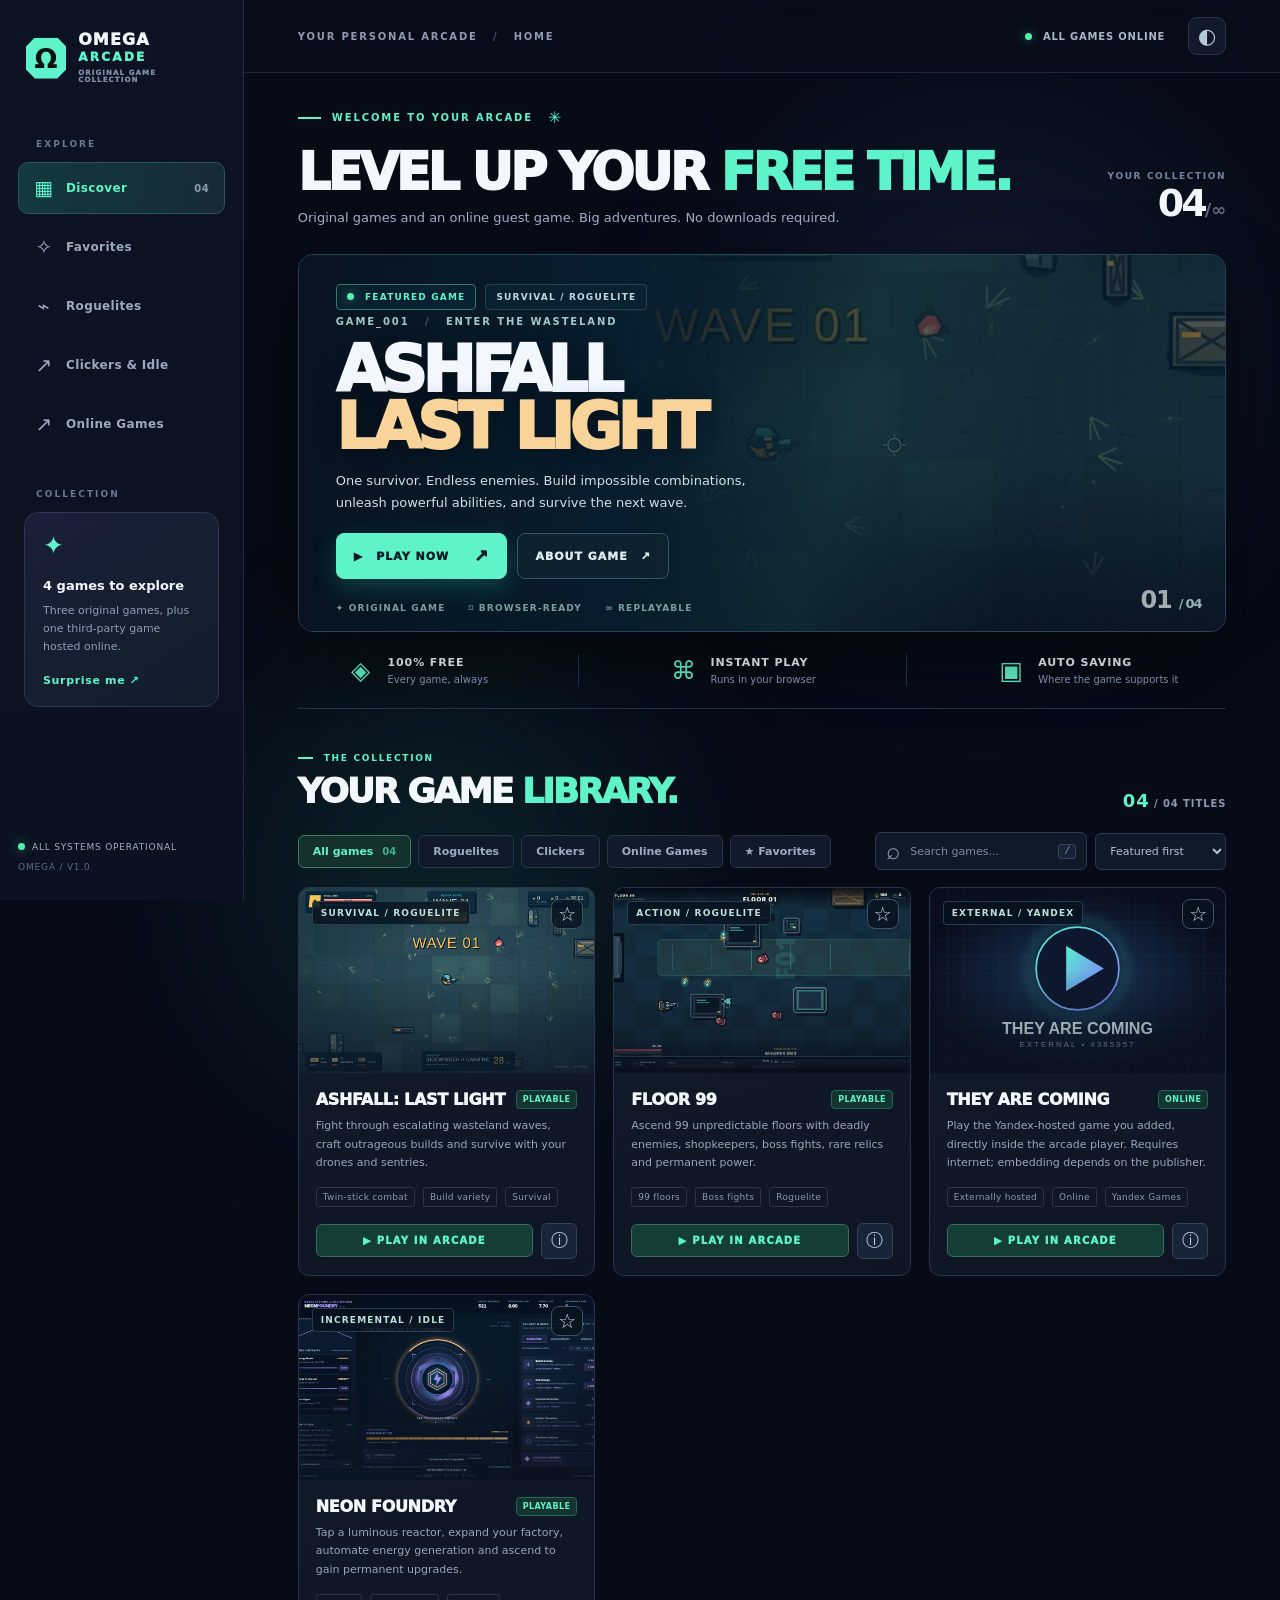
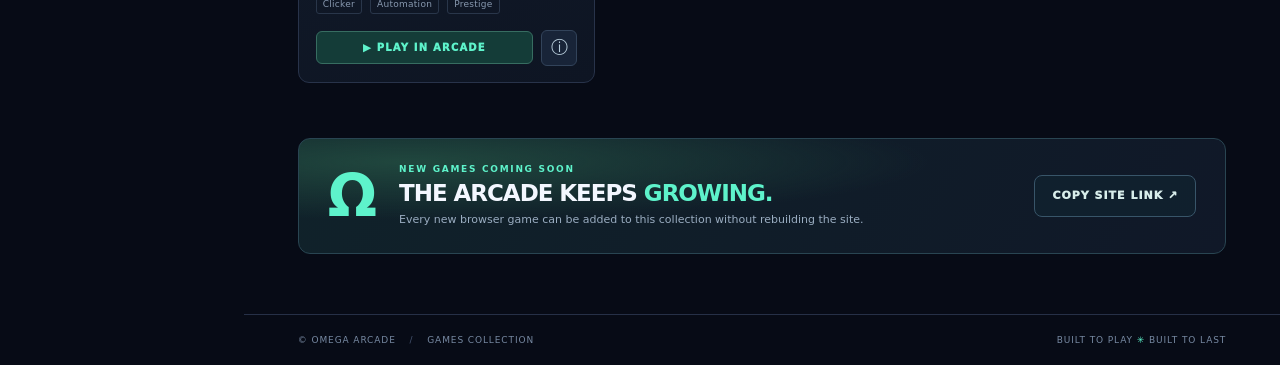
==== index.html @ 2ecd0ab1 "Add files via upload" ====
<!doctype html>
<html lang="en">
<head>
<meta charset="utf-8">
<meta name="viewport" content="width=device-width,initial-scale=1,viewport-fit=cover">
<meta name="theme-color" content="#070b16">
<meta name="description" content="OMEGA ARCADE — a collection of original browser games. Play ASHFALL, FLOOR 99, NEON FOUNDRY and a Yandex-hosted game.">
<meta property="og:title" content="OMEGA ARCADE | Play Original Browser Games">
<meta property="og:description" content="Survive. Ascend. Build. Three original games plus one externally hosted game.">
<title>OMEGA ARCADE — Your Games, One Universe</title>
<link rel="icon" type="image/svg+xml" href="assets/favicon.svg">
<link rel="stylesheet" href="styles.css">
<script src="app.js" defer></script>
</head>
<body>
<a class="skip" href="#library">Skip to game library</a>
<div class="ambient-glow ambient-glow--one" aria-hidden="true"></div><div class="ambient-glow ambient-glow--two" aria-hidden="true"></div>
<div class="app-shell">
<aside class="sidebar" id="sidebar">
  <a href="./" class="brand" aria-label="Omega Arcade homepage"><span class="brand-mark">Ω</span><span class="brand-title">OMEGA<span>ARCADE</span><small>ORIGINAL GAME COLLECTION</small></span></a>
  <div class="sidebar-group-label">EXPLORE</div>
  <nav class="sidebar-nav" aria-label="Main navigation">
    <button class="nav-link active" data-nav="all"><span class="nav-symbol">▦</span><span>Discover</span><span class="nav-counter">04</span></button>
    <button class="nav-link" data-nav="favorites"><span class="nav-symbol">✧</span><span>Favorites</span></button>
    <button class="nav-link" data-nav="roguelite"><span class="nav-symbol">⌁</span><span>Roguelites</span></button>
    <button class="nav-link" data-nav="incremental"><span class="nav-symbol">↗</span><span>Clickers & Idle</span></button>
    <button class="nav-link" data-nav="external"><span class="nav-symbol">↗</span><span>Online Games</span></button>
  </nav>
  <div class="sidebar-group-label sidebar-group-label--second">COLLECTION</div>
  <div class="sidebar-panel"><div class="sidebar-panel-icon">✦</div><strong>4 games to explore</strong><p>Three original games, plus one third-party game hosted online.</p><button type="button" class="tiny-link" id="randomGame">Surprise me ↗</button></div>
  <div class="sidebar-bottom"><span class="status-dot"></span><span>ALL SYSTEMS OPERATIONAL</span><div>OMEGA / V1.0</div></div>
</aside>
<div class="mobile-sidebar-shade" id="sidebarShade" hidden></div>
<div class="site-main">
  <header class="topbar"><button id="menuBtn" class="icon-btn mobile-menu" title="Open menu" aria-label="Open menu">☰</button><span class="topbar-eyebrow">YOUR PERSONAL ARCADE <span class="sep">/</span> HOME</span><div class="topbar-actions"><span class="topbar-status"><span class="status-dot"></span> ALL GAMES ONLINE</span><button type="button" class="icon-btn" id="themeBtn" aria-label="Switch color theme" title="Switch color theme">◐</button></div></header>
  <main class="content">
    <section class="intro" aria-labelledby="introTitle"><div class="eyebrow"><span class="line"></span> WELCOME TO YOUR ARCADE <span class="eyebrow-cross">✳</span></div><div class="title-row"><div><h1 id="introTitle">LEVEL UP YOUR <em>FREE TIME.</em></h1><p>Original games and an online guest game. Big adventures. No downloads required.</p></div><div class="side-count"><span>YOUR COLLECTION</span><strong>04<span>/∞</span></strong></div></div></section>
    <section class="hero" aria-label="Featured game"><div class="hero-image" aria-hidden="true"></div><div class="hero-gloss" aria-hidden="true"></div><div class="hero-content"><div class="hero-pills"><span class="pill pill--live"><span class="status-dot"></span> FEATURED GAME</span><span class="pill">SURVIVAL / ROGUELITE</span></div><div class="hero-copy"><span class="hero-mini">GAME_001 <span class="sep">/</span> ENTER THE WASTELAND</span><h2>ASHFALL<br><span>LAST LIGHT</span></h2><p>One survivor. Endless enemies. Build impossible combinations, unleash powerful abilities, and survive the next wave.</p><div class="hero-buttons"><a class="btn btn-primary" href="play.html?game=ashfall"><span>▶</span> PLAY NOW <span class="btn-arrow">↗</span></a><button class="btn btn-ghost" type="button" data-details="ashfall">ABOUT GAME <span>↗</span></button></div></div><div class="hero-bottom"><span>✦ ORIGINAL GAME</span><span>⌑ BROWSER-READY</span><span>∞ REPLAYABLE</span></div></div><div class="hero-index">01 <span>/ 04</span></div></section>
    <section class="stat-strip" aria-label="Arcade highlights"><div class="strip-item"><span class="strip-icon">◈</span><div><strong>100% FREE</strong><span>Every game, always</span></div></div><div class="strip-separator"></div><div class="strip-item"><span class="strip-icon">⌘</span><div><strong>INSTANT PLAY</strong><span>Runs in your browser</span></div></div><div class="strip-separator"></div><div class="strip-item"><span class="strip-icon">▣</span><div><strong>AUTO SAVING</strong><span>Where the game supports it</span></div></div></section>
    <section class="library-section" id="library"><div class="section-heading"><div><div class="eyebrow small"><span class="line"></span> THE COLLECTION</div><h2>YOUR GAME <em>LIBRARY.</em></h2></div><div class="library-number"><span id="visibleCount">04</span> / 04 TITLES</div></div>
      <div class="toolbar"><div class="category-pills" role="group" aria-label="Filter games"><button class="filter-pill selected" data-filter="all">All games <span>04</span></button><button class="filter-pill" data-filter="roguelite">Roguelites</button><button class="filter-pill" data-filter="incremental">Clickers</button><button class="filter-pill" data-filter="external">Online Games</button><button class="filter-pill" data-filter="favorites">★ Favorites</button></div><div class="tools-right"><label class="search-box"><span aria-hidden="true">⌕</span><input id="gameSearch" type="search" placeholder="Search games..." autocomplete="off" aria-label="Search games"><kbd>/</kbd></label><select id="sortSelect" class="sort-select" aria-label="Sort games"><option value="featured">Featured first</option><option value="name">Name A–Z</option><option value="recent">Recently played</option></select></div></div>
      <div class="game-grid" id="gameGrid"></div><div id="emptyState" class="empty-state" hidden><div class="empty-icon">⌕</div><h3>Nothing in this sector.</h3><p>Try another search or category to find your next adventure.</p><button class="btn btn-ghost" id="clearFilters">SHOW ALL GAMES</button></div>
    </section>
    <section class="bottom-cta"><div class="cta-icon">Ω</div><div><div class="eyebrow small">NEW GAMES COMING SOON</div><h2>THE ARCADE KEEPS <em>GROWING.</em></h2><p>Every new browser game can be added to this collection without rebuilding the site.</p></div><button type="button" id="copySiteLink" class="btn btn-ghost">COPY SITE LINK ↗</button></section>
  </main>
  <footer class="footer"><span>© OMEGA ARCADE <span class="sep">/</span> GAMES COLLECTION</span><span>BUILT TO PLAY <span class="footer-star">✳</span> BUILT TO LAST</span></footer>
</div>
</div>
<dialog id="detailsDialog" class="details-dialog" aria-labelledby="detailsTitle"><div class="details-dialog-body"><button id="closeDetails" class="dialog-close" aria-label="Close game details">×</button><img id="detailsImage" src="assets/ashfall.webp" alt="Game screenshot"><div class="details-content"><span id="detailsCategory" class="eyebrow small">GAME DETAIL</span><h2 id="detailsTitle">ASHFALL</h2><p id="detailsDescription"></p><div id="detailsTags" class="detail-tags"></div><h3>HOW TO PLAY</h3><p id="detailsControls"></p><div class="details-actions"><a id="detailsPlay" class="btn btn-primary" href="play.html?game=ashfall">▶ PLAY GAME</a><button type="button" id="detailsFavorite" class="btn btn-ghost">☆ SAVE TO FAVORITES</button></div></div></div></dialog>
<div id="toast" class="toast" role="status" aria-live="polite"></div>
</body>
</html>
---- styles.css ----
:root{color-scheme:dark;--bg:#070b16;--panel:#0d1321;--panel2:#121a2c;--line:#212a41;--text:#f3f7ff;--muted:#909bb4;--accent:#5ef3cb;--accent2:#8c7bf7;--amber:#f7ba72;--shadow:0 24px 70px #0006;--sidebar:244px}*{box-sizing:border-box}html{scroll-behavior:smooth}body{margin:0;background:var(--bg);color:var(--text);font-family:Inter,"Segoe UI",system-ui,sans-serif;min-height:100vh;overflow-x:hidden}button,input,select{font:inherit}button{cursor:pointer}button:disabled{cursor:default;opacity:.5}a{color:inherit;text-decoration:none}button:focus-visible,a:focus-visible,input:focus-visible,select:focus-visible{outline:2px solid var(--accent);outline-offset:3px}::selection{background:var(--accent);color:var(--bg)}.skip{position:absolute;top:-70px;left:20px;background:var(--accent);color:#07121d;padding:12px;z-index:30}.skip:focus{top:12px}.ambient-glow{position:fixed;pointer-events:none;filter:blur(110px);border-radius:50%;opacity:.2;z-index:-1}.ambient-glow--one{width:410px;height:410px;background:#3b5d9e;top:150px;right:7%}.ambient-glow--two{width:360px;height:360px;background:#1b917a;bottom:-160px;left:20%}.app-shell{display:flex;min-height:100vh}.sidebar{width:var(--sidebar);flex:0 0 var(--sidebar);border-right:1px solid var(--line);padding:32px 18px 24px;background:linear-gradient(180deg,#0d1323 0%,#0b1120 100%);display:flex;flex-direction:column;position:sticky;top:0;height:100vh;z-index:15}.brand{display:flex;align-items:center;gap:12px;margin:0 8px 55px}.brand-mark{display:grid;place-items:center;width:41px;height:41px;color:#02120e;background:var(--accent);font-size:27px;font-weight:900;clip-path:polygon(22% 0,78% 0,100% 22%,100% 78%,78% 100%,22% 100%,0 78%,0 22%);box-shadow:0 0 20px #4af7c05c}.brand-title{font-size:16px;font-weight:950;letter-spacing:.07em;line-height:1}.brand-title>span{display:block;color:var(--accent);font-size:12px;letter-spacing:.19em;margin-top:3px}.brand-title small{display:block;font-size:7px;letter-spacing:.16em;color:#7f8da9;margin-top:7px}.sidebar-group-label{font-weight:800;font-size:9px;letter-spacing:.23em;color:#687995;margin:0 18px 13px}.sidebar-group-label--second{margin-top:39px}.sidebar-nav{display:grid;gap:7px}.nav-link{display:flex;align-items:center;gap:12px;border:1px solid transparent;border-radius:10px;background:transparent;color:#9ca9c1;padding:13px 15px;text-align:left;font-size:12px;font-weight:750;letter-spacing:.03em;transition:background .2s,color .2s,border-color .2s;width:100%}.nav-symbol{width:20px;text-align:center;font-size:20px;font-weight:500}.nav-link:hover{background:#171f33;color:#fff}.nav-link.active{background:linear-gradient(100deg,#123a3c,#172a36);color:var(--accent);border-color:#29575a}.nav-counter{margin-left:auto;font-size:10px;color:var(--muted)}.sidebar-panel{margin:0 6px;background:linear-gradient(146deg,#1a2038,#111e2b);border:1px solid #2b3650;border-radius:14px;padding:18px}.sidebar-panel-icon{color:var(--accent);font-size:25px;margin-bottom:15px}.sidebar-panel strong{font-size:13px}.sidebar-panel p{font-size:11px;line-height:1.65;color:var(--muted);margin:8px 0 13px}.tiny-link{border:0;background:none;padding:0;color:var(--accent);font-weight:800;font-size:11px;letter-spacing:.06em}.tiny-link:hover{text-decoration:underline}.sidebar-bottom{margin-top:auto;font-size:9px;letter-spacing:.09em;color:#9eafc2;line-height:2}.sidebar-bottom>div{color:#596b89;margin-top:2px}.status-dot{width:7px;height:7px;display:inline-block;border-radius:50%;background:#54f0ae;box-shadow:0 0 12px #48efaf8a;margin-right:7px}.site-main{min-width:0;flex:1;display:flex;flex-direction:column}.topbar{height:73px;display:flex;align-items:center;justify-content:space-between;gap:20px;padding:0 clamp(22px,4.2vw,74px);border-bottom:1px solid #1e2537;background:#090e1aab;backdrop-filter:blur(16px)}.topbar-eyebrow{color:#8f9bb3;font-size:10px;font-weight:800;letter-spacing:.18em}.sep{color:#455470;margin:0 10px}.topbar-actions{display:flex;align-items:center;gap:23px}.topbar-status{font-size:10px;color:#a7b8c4;letter-spacing:.08em;font-weight:700}.icon-btn{border:1px solid #27344d;border-radius:9px;background:#10182a;color:#b5c9d9;width:38px;height:38px;font-size:21px}.icon-btn:hover{color:var(--accent);border-color:var(--accent)}.mobile-menu{display:none}.content{width:min(100%,1580px);padding:35px clamp(20px,4.2vw,74px) 60px;margin:0 auto}.eyebrow{display:flex;align-items:center;gap:11px;letter-spacing:.19em;font-size:10px;font-weight:900;color:var(--accent)}.eyebrow .line{width:23px;height:2px;background:var(--accent);display:inline-block}.eyebrow-cross{font-size:16px;margin-left:4px}.eyebrow.small{font-size:9px}.eyebrow.small .line{width:15px}.title-row{display:flex;justify-content:space-between;align-items:flex-end;gap:24px;margin:8px 0 29px}.title-row h1{font-size:clamp(32px,4vw,61px);font-weight:950;letter-spacing:-.062em;line-height:1.08;margin:10px 0 10px}.title-row h1 em,.section-heading h2 em,.bottom-cta h2 em{font-style:normal;color:var(--accent)}.title-row p{color:#a4b0c9;margin:0;font-size:13px}.side-count{text-align:right;flex-shrink:0}.side-count>span{display:block;font-size:9px;letter-spacing:.18em;font-weight:800;color:#7385a0}.side-count>strong{font-size:38px;letter-spacing:-.08em}.side-count>strong>span{font-size:18px;color:#5d6a80;letter-spacing:0}.hero{position:relative;min-height:365px;border:1px solid #294354;border-radius:15px;overflow:hidden;box-shadow:var(--shadow);background:#102533;isolation:isolate}.hero-image{position:absolute;inset:0;background:url('assets/ashfall.webp') center 49%/cover no-repeat;filter:saturate(1.25) brightness(.86);transform:scale(1.015);z-index:-3}.hero-gloss{position:absolute;inset:0;background:linear-gradient(90deg,#071320f9 0%,#071c2df5 33%,#071722bb 59%,#0a192552 100%),linear-gradient(0deg,#080f1cd1,transparent 44%);z-index:-2}.hero::after{content:"";position:absolute;inset:0;background:linear-gradient(105deg,transparent 40%,#6df7ce10 58%,transparent 78%);pointer-events:none;z-index:-1}.hero-content{padding:29px 37px 18px;min-height:365px;display:flex;flex-direction:column;max-width:780px}.hero-pills{display:flex;gap:9px;flex-wrap:wrap}.pill{border:1px solid #5f808057;border-radius:4px;background:#0b2535b9;padding:7px 10px;font-size:9px;letter-spacing:.13em;font-weight:850;color:#c4d5de}.pill--live{color:var(--accent);border-color:#37766a}.hero-copy{margin-top:auto}.hero-mini{font-size:10px;color:#a1c8c7;font-weight:850;letter-spacing:.19em}.hero h2{font-size:clamp(43px,5vw,76px);font-weight:1000;line-height:.88;letter-spacing:-.075em;margin:13px 0 15px;text-shadow:0 5px 24px #0006}.hero h2 span{color:#f8d49b}.hero p{max-width:450px;color:#d2dfe4;font-size:13px;line-height:1.7;margin:0 0 19px}.hero-buttons{display:flex;gap:10px;flex-wrap:wrap}.btn{display:inline-flex;align-items:center;justify-content:center;gap:13px;border-radius:8px;border:1px solid #42526a;background:#151f30;color:#e9f0ff;padding:12px 17px;font-size:11px;font-weight:950;letter-spacing:.09em;min-height:42px;transition:transform .2s,box-shadow .2s,background .2s;white-space:nowrap}.btn:hover{transform:translateY(-2px)}.btn-primary{background:var(--accent);border-color:var(--accent);color:#061924;box-shadow:0 8px 25px #29e5bc38}.btn-primary:hover{box-shadow:0 9px 28px #30f4c178;background:#9af6df}.btn-ghost{background:#102331b0;border-color:#385569;color:#d9eeeb}.btn-ghost:hover{background:#1b3340}.btn-arrow{margin-left:12px;font-size:17px}.hero-bottom{display:flex;gap:23px;margin-top:24px;font-size:9px;font-weight:750;letter-spacing:.13em;color:#7c9d9e}.hero-index{position:absolute;right:24px;bottom:17px;font-size:24px;letter-spacing:-.05em;font-weight:900;color:#ffffffa2}.hero-index span{font-size:13px;color:#96b2bb}.stat-strip{display:flex;align-items:center;justify-content:space-around;gap:10px;padding:22px 8px;border-bottom:1px solid #273146;margin-bottom:44px}.strip-item{display:flex;align-items:center;gap:12px}.strip-icon{font-size:25px;color:var(--accent);width:30px;text-align:center}.strip-item strong{display:block;font-size:11px;letter-spacing:.08em}.strip-item div>span{display:block;font-size:10px;color:#8a9bb7;margin-top:5px}.strip-separator{width:1px;height:32px;background:#23344b}.section-heading{display:flex;justify-content:space-between;align-items:flex-end;gap:20px;margin-bottom:21px}.section-heading h2{font-size:clamp(23px,2.7vw,39px);letter-spacing:-.06em;margin:9px 0 0;line-height:1.13;font-weight:950}.library-number{font-size:10px;color:#899ab2;letter-spacing:.09em;font-weight:700}.library-number span{color:var(--accent);font-size:18px;font-weight:900}.toolbar{display:flex;justify-content:space-between;align-items:center;gap:20px;margin-bottom:17px;flex-wrap:wrap}.category-pills{display:flex;gap:7px;flex-wrap:wrap}.filter-pill{padding:9px 14px;background:#111a2a;border:1px solid #2a354c;border-radius:6px;color:#9cabc2;font-size:11px;font-weight:800;white-space:nowrap}.filter-pill span{font-size:10px;opacity:.65;margin-left:5px}.filter-pill.selected,.filter-pill:hover{color:var(--accent);border-color:#41766f;background:#14312e}.tools-right{display:flex;gap:8px;align-items:center;flex-wrap:wrap}.search-box{display:flex;align-items:center;gap:8px;border:1px solid #2b3952;background:#101928;border-radius:6px;padding:0 10px;min-height:38px;color:#96a5ba}.search-box:focus-within{border-color:var(--accent)}.search-box>span{font-size:24px;line-height:1}.search-box input{border:0;outline:0;background:transparent;color:var(--text);font-size:11px;width:142px}.search-box input::placeholder{color:#798ca8}.search-box kbd{border:1px solid #37445b;background:#172438;color:#7d8da7;padding:1px 5px;border-radius:3px;font-size:10px}.sort-select{background:#101928;border:1px solid #2b3952;color:#b4c1d6;border-radius:6px;padding:10px;font-size:11px}.game-grid{display:grid;grid-template-columns:repeat(3,minmax(0,1fr));gap:18px}.game-card{overflow:hidden;border:1px solid #28334a;background:linear-gradient(160deg,#121c2c,#0e1523);border-radius:11px;position:relative;transition:transform .23s,border-color .23s,box-shadow .23s}.game-card:hover{transform:translateY(-5px);border-color:#4a7080;box-shadow:0 17px 39px #0007}.game-cover{display:block;width:100%;aspect-ratio:16/10;object-fit:cover;object-position:center;filter:saturate(1.08);transition:transform .4s;cursor:pointer}.game-card:hover .game-cover{transform:scale(1.035)}.game-cover-wrap{overflow:hidden;position:relative;background:#142133}.game-cover-wrap::after{content:"";position:absolute;inset:45% 0 0;background:linear-gradient(transparent,#0b1420a1);pointer-events:none}.game-tag{position:absolute;top:13px;left:13px;background:#07121fcc;border:1px solid #355362aa;color:#bde0db;font-weight:850;letter-spacing:.13em;font-size:9px;border-radius:4px;padding:6px 8px;z-index:1;backdrop-filter:blur(7px)}.favorite-btn{position:absolute;top:11px;right:11px;z-index:2;display:grid;place-items:center;background:#07131dcb;border:1px solid #3b5363;border-radius:8px;color:#d1dce7;height:30px;width:32px;font-size:20px}.favorite-btn:hover,.favorite-btn.is-favorite{color:#ffd67c;border-color:#9c7851}.game-card-body{padding:17px 17px 16px}.game-title-row{display:flex;justify-content:space-between;align-items:flex-start;gap:6px}.game-title-row h3{font-size:16px;letter-spacing:-.02em;margin:0;font-weight:950}.game-label{color:var(--accent);border:1px solid #226657;background:#14342f;border-radius:4px;padding:4px 6px;font-size:8px;letter-spacing:.05em;font-weight:900;flex-shrink:0}.game-card-desc{min-height:39px;color:#95a6bd;font-size:11px;line-height:1.7;margin:8px 0 14px}.game-meta{display:flex;gap:8px;flex-wrap:wrap;margin-bottom:16px}.game-meta span{color:#8899b0;border:1px solid #29364a;border-radius:3px;padding:4px 6px;font-size:9px;letter-spacing:.03em}.card-actions{display:flex;gap:8px;align-items:center}.card-play{flex:1;text-align:center;border:1px solid #376d61;border-radius:6px;background:#143c38;color:var(--accent);padding:10px 12px;font-size:10px;letter-spacing:.12em;font-weight:950}.card-play:hover{background:var(--accent);color:#041820}.card-more{flex:0 0 auto;width:36px;height:36px;background:#182438;border:1px solid #32435a;border-radius:6px;color:#b9cedc;font-size:17px}.card-more:hover{background:#293952}.empty-state{text-align:center;padding:65px 20px;background:#0d1626;border:1px dashed #324057;border-radius:14px}.empty-state[hidden]{display:none}.empty-icon{font-size:44px;color:var(--accent)}.empty-state h3{margin:10px 0;font-size:20px}.empty-state p{color:var(--muted);font-size:13px;margin-bottom:25px}.bottom-cta{margin-top:55px;border:1px solid #294552;border-radius:12px;padding:25px 29px;display:flex;align-items:center;gap:22px;background:radial-gradient(ellipse at 12% 20%,#20473e 0,transparent 45%),linear-gradient(120deg,#10222a,#101828)}.cta-icon{font-size:58px;color:var(--accent);font-weight:900;line-height:1}.bottom-cta>div:nth-child(2){flex:1}.bottom-cta h2{margin:6px 0 5px;font-size:23px;letter-spacing:-.045em}.bottom-cta p{color:#9aadc1;margin:0;font-size:11px;line-height:1.6}.footer{border-top:1px solid #263047;padding:20px clamp(20px,4.2vw,74px);display:flex;align-items:center;justify-content:space-between;color:#7789a2;font-size:9px;letter-spacing:.1em;gap:10px}.footer-star{color:var(--accent)}.details-dialog{width:min(690px,calc(100% - 25px));padding:0;border:1px solid #3a5261;border-radius:15px;background:#121d2b;color:var(--text);box-shadow:0 28px 110px #000e;max-height:90vh;overflow:auto}.details-dialog::backdrop{background:#020711dd;backdrop-filter:blur(7px)}.details-dialog-body>img{display:block;width:100%;aspect-ratio:16/7;object-fit:cover}.details-content{padding:25px 28px 30px}.details-content h2{font-size:32px;letter-spacing:-.06em;margin:8px 0}.details-content>p{color:#b3c2d5;font-size:13px;line-height:1.7}.details-content h3{font-size:11px;letter-spacing:.15em;color:var(--accent);margin-top:26px}.detail-tags{display:flex;gap:7px;flex-wrap:wrap;margin-top:14px}.detail-tags span{font-size:10px;border:1px solid #3a5166;border-radius:4px;color:#c6dce4;padding:6px 9px}.details-actions{display:flex;gap:8px;flex-wrap:wrap;margin-top:23px}.dialog-close{position:sticky;top:10px;left:calc(100% - 45px);float:right;margin:10px 10px -48px 0;z-index:2;border:1px solid #42556d;background:#102233;color:white;border-radius:6px;font-size:24px;width:34px;height:34px}.toast{position:fixed;right:20px;bottom:20px;padding:12px 18px;background:#15352f;color:#cdf9ed;border:1px solid #4b9c8e;border-radius:8px;box-shadow:var(--shadow);font-size:12px;z-index:25;transform:translateY(120px);opacity:0;pointer-events:none;transition:transform .25s,opacity .25s}.toast.show{transform:translateY(0);opacity:1}.mobile-sidebar-shade{display:none}[data-theme="amber"]{--accent:#ffcb86;--accent2:#f49a74}[data-theme="amber"] .hero-gloss{background:linear-gradient(90deg,#20130ef9 0%,#24170df5 35%,#241811a8 70%,#1e110b80),linear-gradient(0deg,#140e0ad1,transparent 44%)}[data-theme="amber"] .nav-link.active{background:#342319;border-color:#795135}[data-theme="amber"] .game-label{background:#3c2e16;border-color:#886533}[data-theme="amber"] .card-play{background:#3e3020;border-color:#806047}[data-theme="amber"] .filter-pill.selected{background:#3e3020;border-color:#806047}
@media(max-width:1260px){:root{--sidebar:218px}.content{padding-left:30px;padding-right:30px}.game-grid{gap:12px}.game-card-body{padding:13px}.game-title-row h3{font-size:14px}.toolbar{align-items:flex-start}.tools-right{margin-left:auto}}
@media(max-width:1050px){.game-grid{grid-template-columns:repeat(2,minmax(0,1fr))}.sidebar{--sidebar:204px;padding-left:9px;padding-right:9px}.topbar{padding:0 25px}.content{padding:30px 25px}.hero-content{min-height:340px}.hero{min-height:340px}}
@media(max-width:780px){.sidebar{position:fixed;top:0;bottom:0;left:0;width:255px;height:100dvh;transform:translateX(-101%);transition:transform .24s;box-shadow:0 20px 90px #0009}.sidebar.open{transform:translateX(0)}.mobile-sidebar-shade:not([hidden]){display:block;position:fixed;inset:0;background:#000a;z-index:14}.mobile-menu{display:block}.topbar{height:64px;padding:0 18px}.content{padding:26px 18px}.title-row h1{font-size:clamp(27px,6vw,44px)}.hero{min-height:355px}.hero-content{min-height:355px;padding:22px}.hero-gloss{background:linear-gradient(90deg,#071320f9,#071b2cf0 55%,#07172280),linear-gradient(0deg,#080f1cd1,transparent 44%)}.hero h2{font-size:53px}.hero p{font-size:12px}.topbar-status{display:none}.footer{padding:18px;flex-wrap:wrap}.side-count{display:none}}
@media(max-width:580px){.intro{margin-bottom:14px}.title-row{margin-bottom:23px}.hero{min-height:405px}.hero-content{min-height:405px}.hero h2{font-size:52px}.hero-index{display:none}.hero-bottom{gap:12px;flex-wrap:wrap;font-size:8px}.hero-copy{margin-top:auto}.stat-strip{gap:10px;padding:18px 0 22px;margin-bottom:32px}.strip-item{gap:5px}.strip-icon{font-size:19px;width:22px}.strip-item strong{font-size:8px}.strip-item div>span{font-size:8px}.strip-separator{height:26px}.game-grid{grid-template-columns:1fr}.toolbar{display:block}.category-pills{margin-bottom:12px}.tools-right{display:flex;width:100%}.search-box{flex:1}.search-box input{width:100%}.sort-select{width:132px}.bottom-cta{display:block;padding:22px}.cta-icon{float:right;font-size:43px}.bottom-cta .btn{margin-top:17px}.footer{font-size:8px}.details-content{padding:19px}.details-actions .btn{flex:1}.section-heading h2{font-size:25px}.library-number{font-size:8px}.library-number span{font-size:14px}}
@media(prefers-reduced-motion:reduce){*,*::before,*::after{scroll-behavior:auto!important;transition:none!important;animation:none!important}}
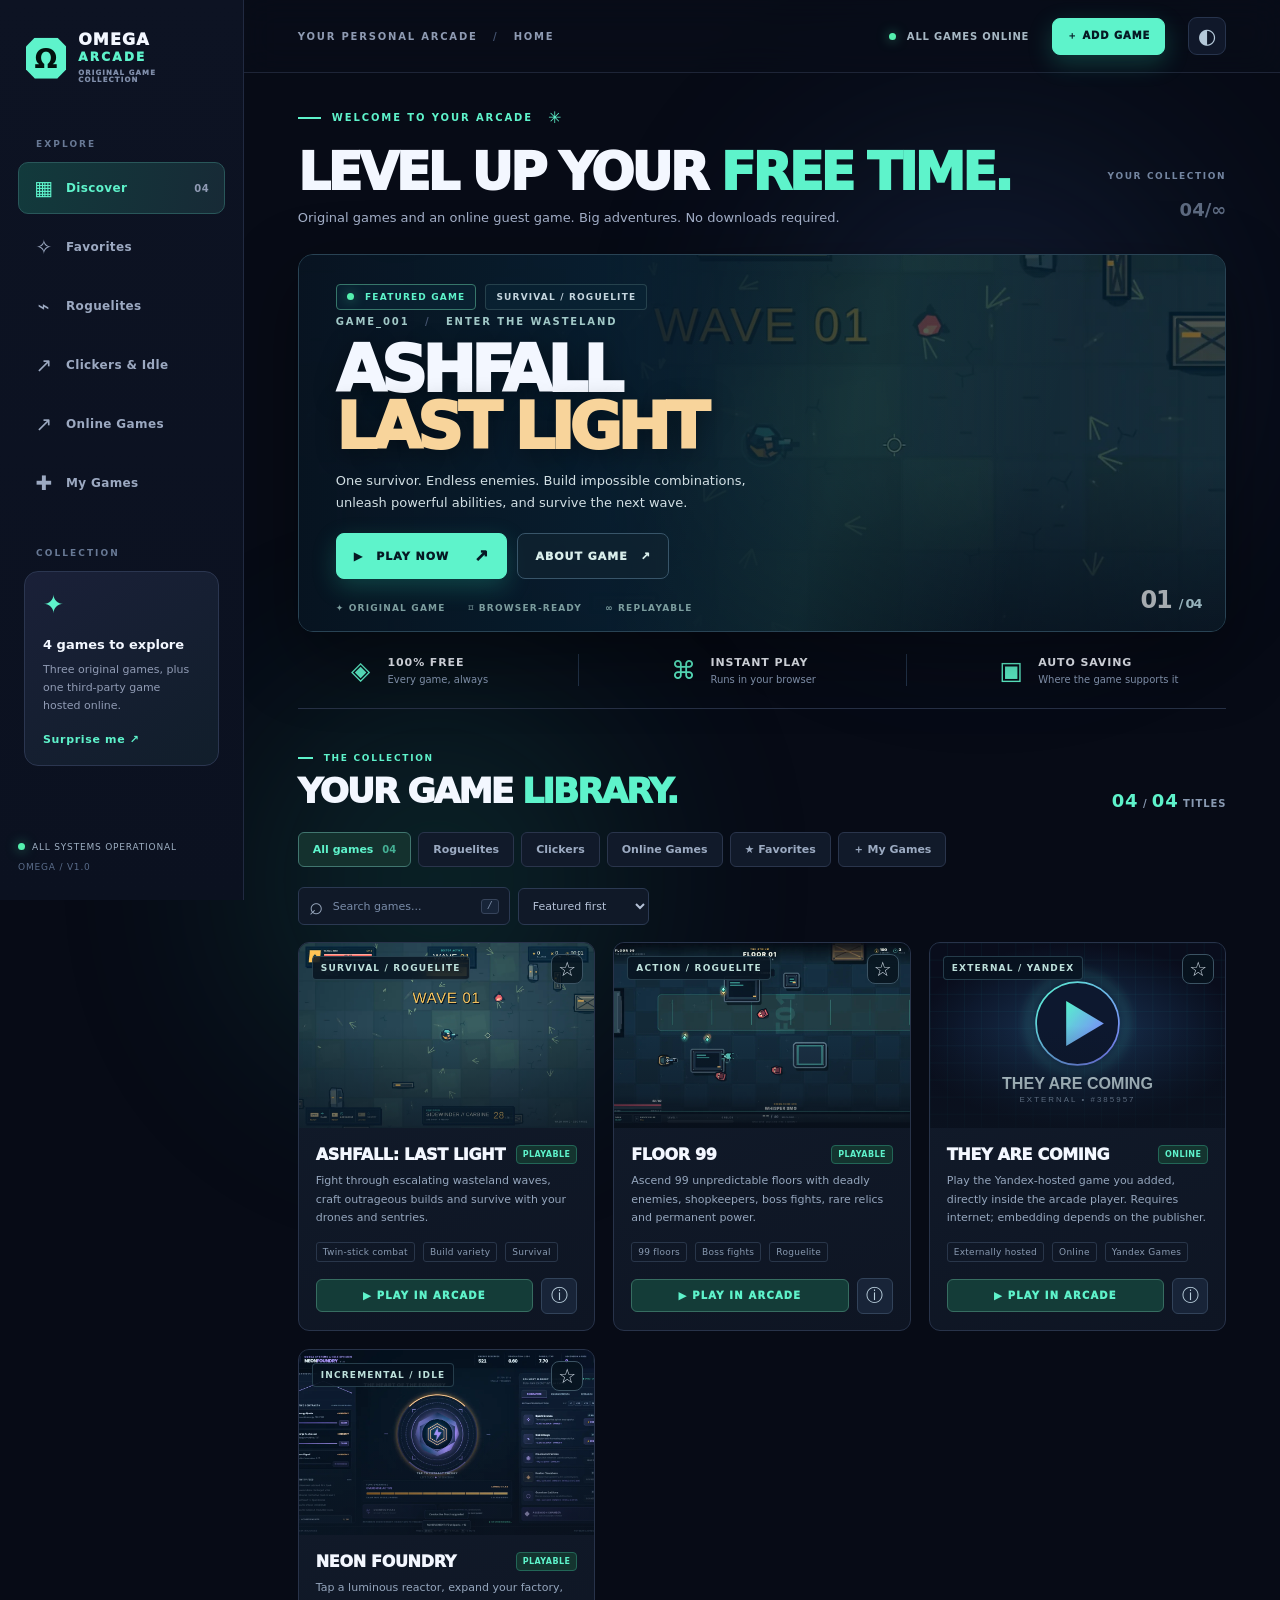
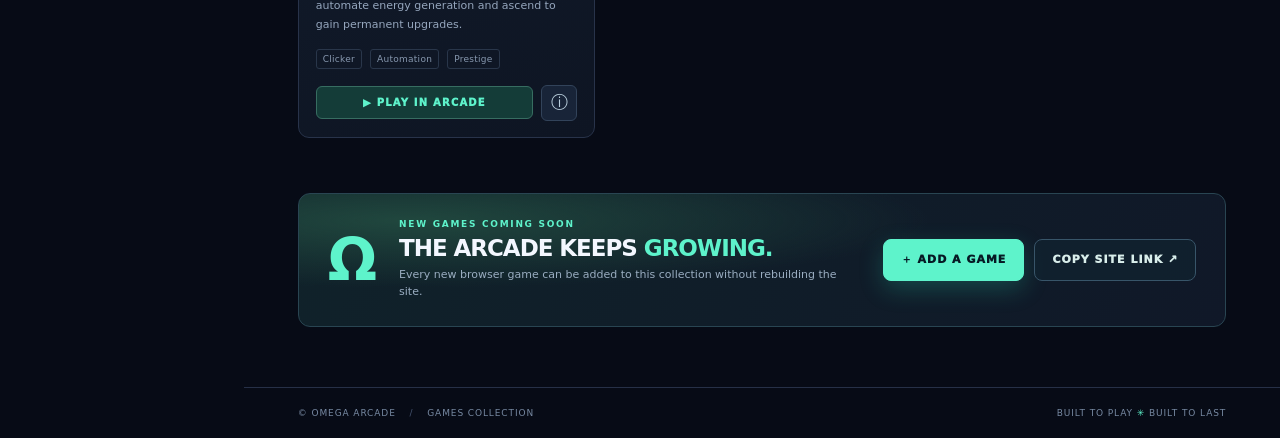
==== commit 95cf5f74: "Add files via upload" ====
--- a/index.html
+++ b/index.html
@@ -10,6 +10,7 @@
 <title>OMEGA ARCADE — Your Games, One Universe</title>
 <link rel="icon" type="image/svg+xml" href="assets/favicon.svg">
 <link rel="stylesheet" href="styles.css">
+<script src="custom-games.js" defer></script>
 <script src="app.js" defer></script>
 </head>
 <body>
@@ -20,32 +21,54 @@
   <a href="./" class="brand" aria-label="Omega Arcade homepage"><span class="brand-mark">Ω</span><span class="brand-title">OMEGA<span>ARCADE</span><small>ORIGINAL GAME COLLECTION</small></span></a>
   <div class="sidebar-group-label">EXPLORE</div>
   <nav class="sidebar-nav" aria-label="Main navigation">
-    <button class="nav-link active" data-nav="all"><span class="nav-symbol">▦</span><span>Discover</span><span class="nav-counter">04</span></button>
+    <button class="nav-link active" data-nav="all"><span class="nav-symbol">▦</span><span>Discover</span><span class="nav-counter" id="sideGameCount">04</span></button>
     <button class="nav-link" data-nav="favorites"><span class="nav-symbol">✧</span><span>Favorites</span></button>
     <button class="nav-link" data-nav="roguelite"><span class="nav-symbol">⌁</span><span>Roguelites</span></button>
     <button class="nav-link" data-nav="incremental"><span class="nav-symbol">↗</span><span>Clickers & Idle</span></button>
     <button class="nav-link" data-nav="external"><span class="nav-symbol">↗</span><span>Online Games</span></button>
+    <button class="nav-link" data-nav="mygames"><span class="nav-symbol">✚</span><span>My Games</span></button>
   </nav>
   <div class="sidebar-group-label sidebar-group-label--second">COLLECTION</div>
-  <div class="sidebar-panel"><div class="sidebar-panel-icon">✦</div><strong>4 games to explore</strong><p>Three original games, plus one third-party game hosted online.</p><button type="button" class="tiny-link" id="randomGame">Surprise me ↗</button></div>
+  <div class="sidebar-panel"><div class="sidebar-panel-icon">✦</div><strong id="sideGameSummary">4 games to explore</strong><p>Three original games, plus one third-party game hosted online.</p><button type="button" class="tiny-link" id="randomGame">Surprise me ↗</button></div>
   <div class="sidebar-bottom"><span class="status-dot"></span><span>ALL SYSTEMS OPERATIONAL</span><div>OMEGA / V1.0</div></div>
 </aside>
 <div class="mobile-sidebar-shade" id="sidebarShade" hidden></div>
 <div class="site-main">
-  <header class="topbar"><button id="menuBtn" class="icon-btn mobile-menu" title="Open menu" aria-label="Open menu">☰</button><span class="topbar-eyebrow">YOUR PERSONAL ARCADE <span class="sep">/</span> HOME</span><div class="topbar-actions"><span class="topbar-status"><span class="status-dot"></span> ALL GAMES ONLINE</span><button type="button" class="icon-btn" id="themeBtn" aria-label="Switch color theme" title="Switch color theme">◐</button></div></header>
+  <header class="topbar"><button id="menuBtn" class="icon-btn mobile-menu" title="Open menu" aria-label="Open menu">☰</button><span class="topbar-eyebrow">YOUR PERSONAL ARCADE <span class="sep">/</span> HOME</span><div class="topbar-actions"><span class="topbar-status"><span class="status-dot"></span> ALL GAMES ONLINE</span><button type="button" class="btn btn-primary add-top" id="addGameBtn">＋ ADD GAME</button><button type="button" class="icon-btn" id="themeBtn" aria-label="Switch color theme" title="Switch color theme">◐</button></div></header>
   <main class="content">
-    <section class="intro" aria-labelledby="introTitle"><div class="eyebrow"><span class="line"></span> WELCOME TO YOUR ARCADE <span class="eyebrow-cross">✳</span></div><div class="title-row"><div><h1 id="introTitle">LEVEL UP YOUR <em>FREE TIME.</em></h1><p>Original games and an online guest game. Big adventures. No downloads required.</p></div><div class="side-count"><span>YOUR COLLECTION</span><strong>04<span>/∞</span></strong></div></div></section>
+    <section class="intro" aria-labelledby="introTitle"><div class="eyebrow"><span class="line"></span> WELCOME TO YOUR ARCADE <span class="eyebrow-cross">✳</span></div><div class="title-row"><div><h1 id="introTitle">LEVEL UP YOUR <em>FREE TIME.</em></h1><p>Original games and an online guest game. Big adventures. No downloads required.</p></div><div class="side-count"><span>YOUR COLLECTION</span><strong><span id="headlineGameCount">04</span><span>/∞</span></strong></div></div></section>
     <section class="hero" aria-label="Featured game"><div class="hero-image" aria-hidden="true"></div><div class="hero-gloss" aria-hidden="true"></div><div class="hero-content"><div class="hero-pills"><span class="pill pill--live"><span class="status-dot"></span> FEATURED GAME</span><span class="pill">SURVIVAL / ROGUELITE</span></div><div class="hero-copy"><span class="hero-mini">GAME_001 <span class="sep">/</span> ENTER THE WASTELAND</span><h2>ASHFALL<br><span>LAST LIGHT</span></h2><p>One survivor. Endless enemies. Build impossible combinations, unleash powerful abilities, and survive the next wave.</p><div class="hero-buttons"><a class="btn btn-primary" href="play.html?game=ashfall"><span>▶</span> PLAY NOW <span class="btn-arrow">↗</span></a><button class="btn btn-ghost" type="button" data-details="ashfall">ABOUT GAME <span>↗</span></button></div></div><div class="hero-bottom"><span>✦ ORIGINAL GAME</span><span>⌑ BROWSER-READY</span><span>∞ REPLAYABLE</span></div></div><div class="hero-index">01 <span>/ 04</span></div></section>
     <section class="stat-strip" aria-label="Arcade highlights"><div class="strip-item"><span class="strip-icon">◈</span><div><strong>100% FREE</strong><span>Every game, always</span></div></div><div class="strip-separator"></div><div class="strip-item"><span class="strip-icon">⌘</span><div><strong>INSTANT PLAY</strong><span>Runs in your browser</span></div></div><div class="strip-separator"></div><div class="strip-item"><span class="strip-icon">▣</span><div><strong>AUTO SAVING</strong><span>Where the game supports it</span></div></div></section>
-    <section class="library-section" id="library"><div class="section-heading"><div><div class="eyebrow small"><span class="line"></span> THE COLLECTION</div><h2>YOUR GAME <em>LIBRARY.</em></h2></div><div class="library-number"><span id="visibleCount">04</span> / 04 TITLES</div></div>
-      <div class="toolbar"><div class="category-pills" role="group" aria-label="Filter games"><button class="filter-pill selected" data-filter="all">All games <span>04</span></button><button class="filter-pill" data-filter="roguelite">Roguelites</button><button class="filter-pill" data-filter="incremental">Clickers</button><button class="filter-pill" data-filter="external">Online Games</button><button class="filter-pill" data-filter="favorites">★ Favorites</button></div><div class="tools-right"><label class="search-box"><span aria-hidden="true">⌕</span><input id="gameSearch" type="search" placeholder="Search games..." autocomplete="off" aria-label="Search games"><kbd>/</kbd></label><select id="sortSelect" class="sort-select" aria-label="Sort games"><option value="featured">Featured first</option><option value="name">Name A–Z</option><option value="recent">Recently played</option></select></div></div>
+    <section class="library-section" id="library"><div class="section-heading"><div><div class="eyebrow small"><span class="line"></span> THE COLLECTION</div><h2>YOUR GAME <em>LIBRARY.</em></h2></div><div class="library-number"><span id="visibleCount">04</span> / <span id="totalGameCount">04</span> TITLES</div></div>
+      <div class="toolbar"><div class="category-pills" role="group" aria-label="Filter games"><button class="filter-pill selected" data-filter="all">All games <span>04</span></button><button class="filter-pill" data-filter="roguelite">Roguelites</button><button class="filter-pill" data-filter="incremental">Clickers</button><button class="filter-pill" data-filter="external">Online Games</button><button class="filter-pill" data-filter="favorites">★ Favorites</button><button class="filter-pill" data-filter="mygames">＋ My Games</button></div><div class="tools-right"><label class="search-box"><span aria-hidden="true">⌕</span><input id="gameSearch" type="search" placeholder="Search games..." autocomplete="off" aria-label="Search games"><kbd>/</kbd></label><select id="sortSelect" class="sort-select" aria-label="Sort games"><option value="featured">Featured first</option><option value="name">Name A–Z</option><option value="recent">Recently played</option></select></div></div>
       <div class="game-grid" id="gameGrid"></div><div id="emptyState" class="empty-state" hidden><div class="empty-icon">⌕</div><h3>Nothing in this sector.</h3><p>Try another search or category to find your next adventure.</p><button class="btn btn-ghost" id="clearFilters">SHOW ALL GAMES</button></div>
     </section>
-    <section class="bottom-cta"><div class="cta-icon">Ω</div><div><div class="eyebrow small">NEW GAMES COMING SOON</div><h2>THE ARCADE KEEPS <em>GROWING.</em></h2><p>Every new browser game can be added to this collection without rebuilding the site.</p></div><button type="button" id="copySiteLink" class="btn btn-ghost">COPY SITE LINK ↗</button></section>
+    <section class="bottom-cta"><div class="cta-icon">Ω</div><div><div class="eyebrow small">NEW GAMES COMING SOON</div><h2>THE ARCADE KEEPS <em>GROWING.</em></h2><p>Every new browser game can be added to this collection without rebuilding the site.</p></div><div class="cta-actions"><button type="button" id="openAddBottom" class="btn btn-primary">＋ ADD A GAME</button><button type="button" id="copySiteLink" class="btn btn-ghost">COPY SITE LINK ↗</button></div></section>
   </main>
   <footer class="footer"><span>© OMEGA ARCADE <span class="sep">/</span> GAMES COLLECTION</span><span>BUILT TO PLAY <span class="footer-star">✳</span> BUILT TO LAST</span></footer>
 </div>
 </div>
+<dialog id="addGameDialog" class="add-game-dialog" aria-labelledby="addGameTitle">
+  <div class="add-dialog-inner">
+    <button type="button" id="closeAddGame" class="dialog-close" aria-label="Close Add Game">×</button>
+    <div class="eyebrow small"><span class="line"></span> EXPAND YOUR ARCADE</div>
+    <h2 id="addGameTitle">ADD A <em>NEW GAME.</em></h2>
+    <p class="add-intro">Paste a playable HTTPS game URL, a full <code>&lt;iframe&gt;</code> embed, or a path to an HTML game you've uploaded to this repository.</p>
+    <form id="addGameForm" novalidate>
+      <div class="add-form-grid">
+        <label class="field"><span>GAME TITLE <b>*</b></span><input id="newGameTitle" name="title" maxlength="60" placeholder="e.g. DRIFT BOSS V3" autocomplete="off" required></label>
+        <label class="field"><span>GENRE</span><select id="newGameGenre" name="genre"><option value="external">Online / Other</option><option value="roguelite">Roguelite</option><option value="incremental">Clicker / Idle</option><option value="action">Action / Arcade</option></select></label>
+      </div>
+      <label class="field"><span>GAME URL, IFRAME CODE, OR LOCAL PATH <b>*</b></span><textarea id="newGameURL" name="url" maxlength="6000" rows="3" placeholder="https://example.com/game/  or  &lt;iframe src=&quot;https://...&quot;&gt;  or  drift-boss-v3/index.html" required></textarea></label>
+      <label class="field"><span>DESCRIPTION</span><textarea id="newGameDescription" name="description" maxlength="260" rows="2" placeholder="What makes this game fun?"></textarea></label>
+      <label class="field"><span>THUMBNAIL URL (OPTIONAL)</span><input id="newGameImage" name="image" maxlength="1300" placeholder="https://example.com/cover.png"></label>
+      <label class="field"><span>CONTROLS (OPTIONAL)</span><input id="newGameControls" name="controls" maxlength="180" placeholder="Mouse / WASD / Space"></label>
+      <p id="addGameError" class="form-error" role="alert" hidden></p>
+      <div class="add-game-buttons"><button type="submit" class="btn btn-primary">＋ SAVE TO MY ARCADE</button><button type="button" class="btn btn-ghost" id="cancelAddGame">CANCEL</button></div>
+    </form>
+    <div class="add-publish"><strong>WANT EVERYONE TO SEE YOUR NEW GAMES?</strong><p>Saved games appear immediately in <b>your browser</b>. Export the shared list and upload <code>community-games.json</code> to the root of your GitHub repository to publish them for all visitors.</p><div class="publish-tools"><button type="button" id="exportGamesBtn" class="btn btn-ghost">↓ EXPORT FOR GITHUB</button><button type="button" id="importGamesBtn" class="btn btn-ghost">↑ IMPORT GAMES</button><input type="file" accept=".json,application/json" id="importGamesFile" hidden></div></div>
+  </div>
+</dialog>
 <dialog id="detailsDialog" class="details-dialog" aria-labelledby="detailsTitle"><div class="details-dialog-body"><button id="closeDetails" class="dialog-close" aria-label="Close game details">×</button><img id="detailsImage" src="assets/ashfall.webp" alt="Game screenshot"><div class="details-content"><span id="detailsCategory" class="eyebrow small">GAME DETAIL</span><h2 id="detailsTitle">ASHFALL</h2><p id="detailsDescription"></p><div id="detailsTags" class="detail-tags"></div><h3>HOW TO PLAY</h3><p id="detailsControls"></p><div class="details-actions"><a id="detailsPlay" class="btn btn-primary" href="play.html?game=ashfall">▶ PLAY GAME</a><button type="button" id="detailsFavorite" class="btn btn-ghost">☆ SAVE TO FAVORITES</button></div></div></div></dialog>
 <div id="toast" class="toast" role="status" aria-live="polite"></div>
 </body>
--- a/styles.css
+++ b/styles.css
@@ -4,3 +4,8 @@
 @media(max-width:780px){.sidebar{position:fixed;top:0;bottom:0;left:0;width:255px;height:100dvh;transform:translateX(-101%);transition:transform .24s;box-shadow:0 20px 90px #0009}.sidebar.open{transform:translateX(0)}.mobile-sidebar-shade:not([hidden]){display:block;position:fixed;inset:0;background:#000a;z-index:14}.mobile-menu{display:block}.topbar{height:64px;padding:0 18px}.content{padding:26px 18px}.title-row h1{font-size:clamp(27px,6vw,44px)}.hero{min-height:355px}.hero-content{min-height:355px;padding:22px}.hero-gloss{background:linear-gradient(90deg,#071320f9,#071b2cf0 55%,#07172280),linear-gradient(0deg,#080f1cd1,transparent 44%)}.hero h2{font-size:53px}.hero p{font-size:12px}.topbar-status{display:none}.footer{padding:18px;flex-wrap:wrap}.side-count{display:none}}
 @media(max-width:580px){.intro{margin-bottom:14px}.title-row{margin-bottom:23px}.hero{min-height:405px}.hero-content{min-height:405px}.hero h2{font-size:52px}.hero-index{display:none}.hero-bottom{gap:12px;flex-wrap:wrap;font-size:8px}.hero-copy{margin-top:auto}.stat-strip{gap:10px;padding:18px 0 22px;margin-bottom:32px}.strip-item{gap:5px}.strip-icon{font-size:19px;width:22px}.strip-item strong{font-size:8px}.strip-item div>span{font-size:8px}.strip-separator{height:26px}.game-grid{grid-template-columns:1fr}.toolbar{display:block}.category-pills{margin-bottom:12px}.tools-right{display:flex;width:100%}.search-box{flex:1}.search-box input{width:100%}.sort-select{width:132px}.bottom-cta{display:block;padding:22px}.cta-icon{float:right;font-size:43px}.bottom-cta .btn{margin-top:17px}.footer{font-size:8px}.details-content{padding:19px}.details-actions .btn{flex:1}.section-heading h2{font-size:25px}.library-number{font-size:8px}.library-number span{font-size:14px}}
 @media(prefers-reduced-motion:reduce){*,*::before,*::after{scroll-behavior:auto!important;transition:none!important;animation:none!important}}
+
+/* Custom game library and GitHub publishing */
+.add-top{padding:9px 14px;min-height:37px;font-size:10px;white-space:nowrap}.cta-actions{display:flex;flex-wrap:wrap;gap:10px}.card-remove{height:36px;width:36px;flex:0 0 auto;border:1px solid #683c48;background:#351e2b;color:#ffb9c5;border-radius:6px;font-size:22px}.card-remove:hover{background:#5c2839}.add-game-dialog{width:min(660px,calc(100% - 24px));padding:0;border:1px solid #39586a;border-radius:17px;background:linear-gradient(150deg,#131e30,#0d1524);color:var(--text);box-shadow:0 28px 110px #000d;max-height:92dvh;overflow:auto}.add-game-dialog::backdrop{background:#010714d9;backdrop-filter:blur(6px)}.add-dialog-inner{padding:27px 29px 31px}.add-dialog-inner h2{font-size:clamp(26px,4vw,40px);letter-spacing:-.06em;margin:10px 0}.add-dialog-inner h2 em{color:var(--accent);font-style:normal}.add-intro{font-size:12px;color:var(--muted);line-height:1.65;margin:0 0 21px}.add-intro code,.add-publish code{font-size:11px;background:#1b2c3b;padding:3px 5px;border-radius:4px;color:#c4fff0;word-break:break-word}.add-form-grid{display:grid;grid-template-columns:1.4fr 1fr;gap:13px}.field{display:flex;flex-direction:column;gap:7px;margin-bottom:13px}.field>span{font-size:10px;color:#a7bdca;letter-spacing:.085em;font-weight:850}.field>span b{color:#ffc58b}.field input,.field select,.field textarea{width:100%;background:#081321;color:#f5faff;border:1px solid #345069;border-radius:7px;padding:11px 12px;font-size:12px;line-height:1.55;outline:none;resize:vertical}.field input:focus,.field select:focus,.field textarea:focus{border-color:var(--accent);box-shadow:0 0 0 2px #5ef3cb28}.field input::placeholder,.field textarea::placeholder{color:#667d94}.add-game-buttons{display:flex;align-items:center;gap:10px;flex-wrap:wrap;margin-top:17px}.form-error{color:#ffb8bb;background:#461e2a;padding:9px 12px;border-radius:6px;font-size:12px}.add-publish{margin-top:24px;padding:16px 17px;background:#0a2030;border:1px solid #254957;border-radius:9px}.add-publish strong{font-size:11px;color:var(--accent);letter-spacing:.06em}.add-publish p{font-size:11px;line-height:1.6;color:#a9bed1;margin:7px 0 13px}.publish-tools{display:flex;gap:9px;flex-wrap:wrap}.publish-tools .btn{font-size:10px;min-height:37px;padding:9px 12px}
+@media(max-width:780px){.add-top{font-size:9px;padding:9px 11px}.topbar-actions{gap:9px}.cta-actions{margin-top:13px}.add-dialog-inner{padding:20px}.add-form-grid{grid-template-columns:1fr}}
+@media(max-width:450px){.add-top{font-size:9px;letter-spacing:0}.add-dialog-inner{padding:16px}.publish-tools .btn{flex:1}.add-game-buttons>.btn{flex:1}}
